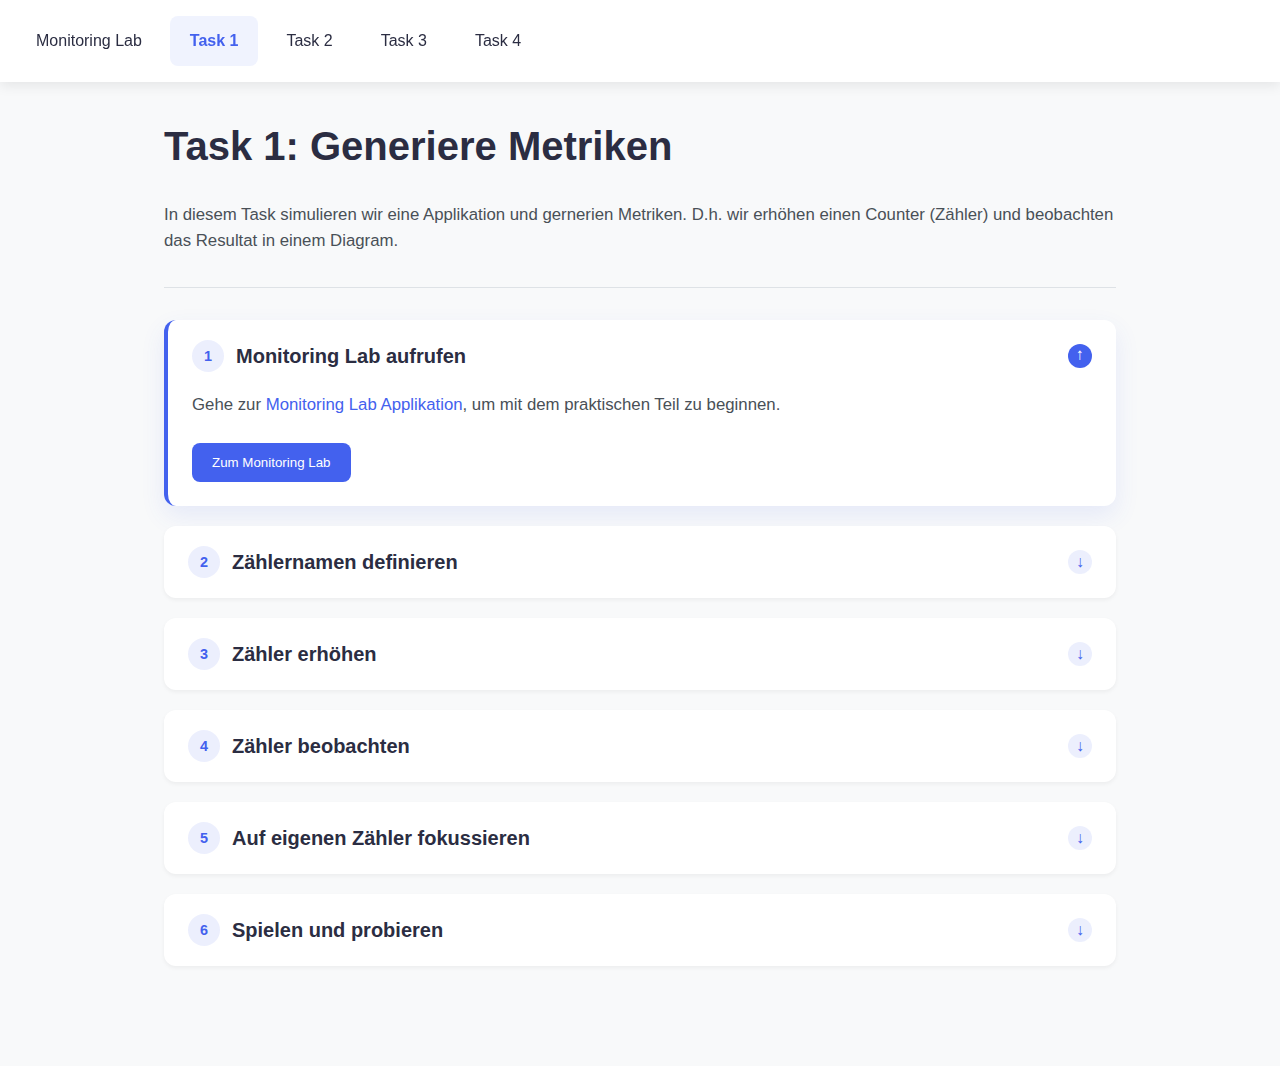
==== index.html @ d48dabe4 "Create index.html" ====
<!DOCTYPE html>
<html lang="de">
<head>
    <meta charset="UTF-8">
    <meta name="viewport" content="width=device-width, initial-scale=1.0">
    <title>Monitoring Lab</title>
    <style>
        :root {
            --primary: #4361ee;
            --primary-hover: #3a56d4;
            --dark: #2b2d42;
            --gray-dark: #495057;
            --gray: #6c757d;
            --gray-light: #dee2e6;
            --gray-lighter: #f8f9fa;
            --white: #ffffff;
            --shadow-sm: 0 2px 4px rgba(0, 0, 0, 0.05);
            --shadow: 0 4px 12px rgba(0, 0, 0, 0.08);
            --shadow-lg: 0 10px 24px rgba(67, 97, 238, 0.1);
            --transition: all 0.3s ease;
            --border-radius: 12px;
        }
        
        * {
            box-sizing: border-box;
            margin: 0;
            padding: 0;
            font-family: 'Inter', -apple-system, BlinkMacSystemFont, 'Segoe UI', Roboto, Oxygen, Ubuntu, Cantarell, 'Open Sans', 'Helvetica Neue', sans-serif;
        }
        
        body {
            background-color: var(--gray-lighter);
            color: var(--dark);
            line-height: 1.6;
            padding-bottom: 3rem;
        }
        
        .navbar {
            display: flex;
            background-color: var(--white);
            padding: 1rem;
            position: sticky;
            top: 0;
            z-index: 1000;
            box-shadow: var(--shadow);
            gap: 0.5rem;
        }
        
        .nav-item {
            padding: 0.75rem 1.25rem;
            color: var(--dark);
            text-decoration: none;
            font-weight: 500;
            border-radius: 8px;
            transition: var(--transition);
        }
        
        .nav-item:hover, .nav-item.active {
            color: var(--primary);
            background-color: rgba(67, 97, 238, 0.08);
        }
        
        .nav-item.active {
            font-weight: 600;
        }
        
        .container {
            max-width: 1000px;
            margin: 0 auto;
            padding: 2rem 1.5rem;
        }
        
        h1 {
            font-size: 2.5rem;
            margin-bottom: 1.5rem;
            color: var(--dark);
            font-weight: 700;
        }
        
        p {
            margin-bottom: 1.5rem;
            color: var(--gray-dark);
            font-size: 1.05rem;
        }
        
        .card {
            background-color: var(--white);
            border-radius: var(--border-radius);
            margin-bottom: 1.25rem;
            overflow: hidden;
            box-shadow: var(--shadow-sm);
            transition: var(--transition);
        }
        
        .card:hover {
            box-shadow: var(--shadow);
        }
        
        .card.active {
            box-shadow: var(--shadow-lg);
            border-left: 4px solid var(--primary);
        }
        
        .card-header {
            display: flex;
            justify-content: space-between;
            align-items: center;
            padding: 1.25rem 1.5rem;
            cursor: pointer;
            transition: var(--transition);
        }
        
        .card-header:hover {
            background-color: rgba(67, 97, 238, 0.03);
        }
        
        .card-header h2 {
            font-size: 1.25rem;
            font-weight: 600;
            margin: 0;
            display: flex;
            align-items: center;
            gap: 0.75rem;
        }
        
        .step-number {
            display: flex;
            align-items: center;
            justify-content: center;
            width: 32px;
            height: 32px;
            background-color: rgba(67, 97, 238, 0.1);
            color: var(--primary);
            border-radius: 50%;
            font-size: 0.9rem;
            font-weight: 600;
        }
        
        .card-body {
            padding: 0;
            max-height: 0;
            overflow: hidden;
            transition: max-height 0.5s ease, padding 0.3s ease;
        }
        
        .active .card-body {
            padding: 0 1.5rem 1.5rem 1.5rem;
            max-height: 500px;
        }
        
        .chevron {
            width: 24px;
            height: 24px;
            display: flex;
            align-items: center;
            justify-content: center;
            border-radius: 50%;
            background-color: rgba(67, 97, 238, 0.1);
            color: var(--primary);
            transition: var(--transition);
        }
        
        .active .chevron {
            transform: rotate(180deg);
            background-color: var(--primary);
            color: var(--white);
        }
        
        a {
            color: var(--primary);
            text-decoration: none;
            transition: var(--transition);
            font-weight: 500;
        }
        
        a:hover {
            color: var(--primary-hover);
        }
        
        hr {
            margin: 2rem 0;
            border: 0;
            height: 1px;
            background-color: var(--gray-light);
        }
        
        ul, ol {
            padding-left: 1.5rem;
            margin-bottom: 1.5rem;
        }
        
        li {
            margin-bottom: 0.5rem;
        }
        
        .button {
            display: inline-flex;
            align-items: center;
            gap: 0.5rem;
            background-color: var(--primary);
            color: var(--white);
            border: none;
            border-radius: 8px;
            padding: 0.75rem 1.25rem;
            font-weight: 500;
            cursor: pointer;
            transition: var(--transition);
        }
        
        .button:hover {
            background-color: var(--primary-hover);
        }
        
        .button-outline {
            background-color: transparent;
            color: var(--primary);
            border: 1px solid var(--primary);
        }
        
        .button-outline:hover {
            background-color: rgba(67, 97, 238, 0.08);
        }
        
        @media (max-width: 768px) {
            .navbar {
                overflow-x: auto;
                -webkit-overflow-scrolling: touch;
                padding: 0.75rem;
            }
            
            .nav-item {
                padding: 0.6rem 1rem;
                white-space: nowrap;
            }
            
            h1 {
                font-size: 2rem;
            }
            
            .card-header h2 {
                font-size: 1.1rem;
            }
        }
    </style>
</head>
<body>
    <nav class="navbar">
        <a href="#" class="nav-item">Monitoring Lab</a>
        <a href="#" class="nav-item active">Task 1</a>
        <a href="#" class="nav-item">Task 2</a>
        <a href="#" class="nav-item">Task 3</a>
        <a href="#" class="nav-item">Task 4</a>
    </nav>
    
    <div class="container">
        <h1>Task 1: Generiere Metriken</h1>
        <p>In diesem Task simulieren wir eine Applikation und gernerien Metriken. D.h. wir erhöhen einen Counter (Zähler) und beobachten das Resultat in einem Diagram.</p>
        
        <hr>
        
        <div class="card">
            <div class="card-header" onclick="toggleSection(this.parentElement)">
                <h2><span class="step-number">1</span> Monitoring Lab aufrufen</h2>
                <span class="chevron">↓</span>
            </div>
            <div class="card-body">
                <p>Gehe zur <a href="#">Monitoring Lab Applikation</a>, um mit dem praktischen Teil zu beginnen.</p>
                <div style="display: flex; gap: 1rem;">
                    <button class="button">Zum Monitoring Lab</button>
                </div>
            </div>
        </div>
        
        <div class="card">
            <div class="card-header" onclick="toggleSection(this.parentElement)">
                <h2><span class="step-number">2</span> Zählernamen definieren</h2>
                <span class="chevron">↓</span>
            </div>
            <div class="card-body">
                <p>Hier können Sie einen Namen für Ihren Zähler definieren.</p>
                <ul>
                    <li>Wählen Sie einen eindeutigen Namen für Ihren Counter</li>
                    <li>Vermeiden Sie Sonderzeichen und Leerzeichen</li>
                    <li>Benutzen Sie Unterstriche als Trennzeichen (z.B. mein_zaehler)</li>
                </ul>
            </div>
        </div>
        
        <div class="card">
            <div class="card-header" onclick="toggleSection(this.parentElement)">
                <h2><span class="step-number">3</span> Zähler erhöhen</h2>
                <span class="chevron">↓</span>
            </div>
            <div class="card-body">
                <p>In diesem Schritt erhöhen Sie den Zähler, um Daten zu generieren.</p>
                <ol>
                    <li>Klicken Sie auf den "Erhöhen" Button</li>
                    <li>Beobachten Sie, wie sich der Wert ändert</li>
                    <li>Wiederholen Sie den Vorgang mehrmals, um einen Trend zu erzeugen</li>
                </ol>
            </div>
        </div>
        
        <div class="card">
            <div class="card-header" onclick="toggleSection(this.parentElement)">
                <h2><span class="step-number">4</span> Zähler beobachten</h2>
                <span class="chevron">↓</span>
            </div>
            <div class="card-body">
                <p>Hier können Sie die Entwicklung Ihres Zählers über die Zeit beobachten.</p>
                <ul>
                    <li>Das Diagramm aktualisiert sich automatisch</li>
                    <li>Beachten Sie die Skalierung der Y-Achse</li>
                    <li>Fahren Sie mit der Maus über den Graphen, um detaillierte Informationen zu erhalten</li>
                </ul>
            </div>
        </div>
        
        <div class="card">
            <div class="card-header" onclick="toggleSection(this.parentElement)">
                <h2><span class="step-number">5</span> Auf eigenen Zähler fokussieren</h2>
                <span class="chevron">↓</span>
            </div>
            <div class="card-body">
                <p>Sie können die Ansicht auf Ihren eigenen Zähler beschränken.</p>
                <ol>
                    <li>Wählen Sie den Filter-Button in der oberen rechten Ecke</li>
                    <li>Geben Sie Ihren Zählernamen in das Suchfeld ein</li>
                    <li>Bestätigen Sie die Auswahl mit Enter oder Klick auf "Anwenden"</li>
                </ol>
            </div>
        </div>
        
        <div class="card">
            <div class="card-header" onclick="toggleSection(this.parentElement)">
                <h2><span class="step-number">6</span> Spielen und probieren</h2>
                <span class="chevron">↓</span>
            </div>
            <div class="card-body">
                <p>Experimentieren Sie mit verschiedenen Einstellungen:</p>
                <ul>
                    <li>Ändern Sie das Zeitintervall in der oberen Leiste</li>
                    <li>Probieren Sie verschiedene Anzeigeoptionen aus dem Einstellungsmenü</li>
                    <li>Vergleichen Sie Ihren Zähler mit anderen durch die Mehrfachauswahl</li>
                </ul>
                <p>Nutzen Sie diese Zeit, um die Funktionen des Monitoring Labs kennenzulernen und mit den verschiedenen Visualisierungsoptionen zu experimentieren.</p>
            </div>
        </div>
    </div>
    
    <script>
        function toggleSection(element) {
            // Close all other sections
            const allCards = document.querySelectorAll('.card');
            allCards.forEach(card => {
                if (card !== element && card.classList.contains('active')) {
                    card.classList.remove('active');
                }
            });
            
            // Toggle current section
            element.classList.toggle('active');
        }
        
        // Open first section by default
        document.addEventListener('DOMContentLoaded', function() {
            const firstCard = document.querySelector('.card');
            if (firstCard) {
                firstCard.classList.add('active');
            }
        });
    </script>
</body>
</html>
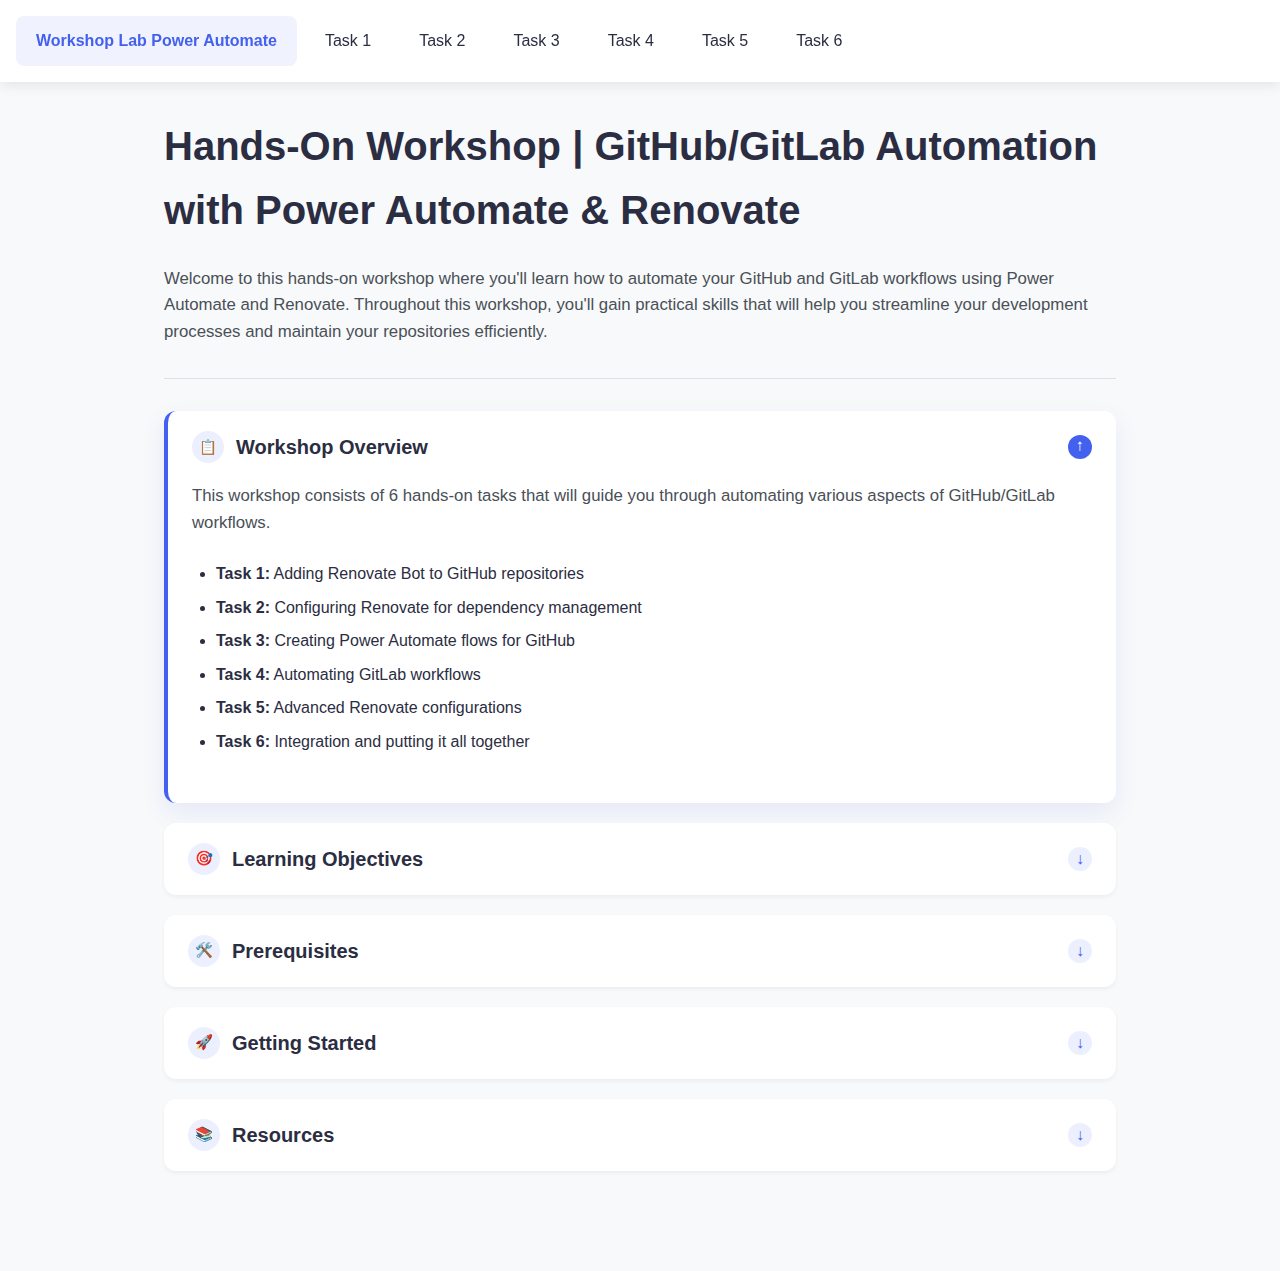
==== commit 780683c0: "Add index.html for workshop overview and task instructions" ====
--- a/index.html
+++ b/index.html
@@ -1,374 +1,177 @@
 <!DOCTYPE html>
 <html lang="de">
-<head>
-    <meta charset="UTF-8">
-    <meta name="viewport" content="width=device-width, initial-scale=1.0">
-    <title>Monitoring Lab</title>
-    <style>
-        :root {
-            --primary: #4361ee;
-            --primary-hover: #3a56d4;
-            --dark: #2b2d42;
-            --gray-dark: #495057;
-            --gray: #6c757d;
-            --gray-light: #dee2e6;
-            --gray-lighter: #f8f9fa;
-            --white: #ffffff;
-            --shadow-sm: 0 2px 4px rgba(0, 0, 0, 0.05);
-            --shadow: 0 4px 12px rgba(0, 0, 0, 0.08);
-            --shadow-lg: 0 10px 24px rgba(67, 97, 238, 0.1);
-            --transition: all 0.3s ease;
-            --border-radius: 12px;
-        }
-        
-        * {
-            box-sizing: border-box;
-            margin: 0;
-            padding: 0;
-            font-family: 'Inter', -apple-system, BlinkMacSystemFont, 'Segoe UI', Roboto, Oxygen, Ubuntu, Cantarell, 'Open Sans', 'Helvetica Neue', sans-serif;
-        }
-        
-        body {
-            background-color: var(--gray-lighter);
-            color: var(--dark);
-            line-height: 1.6;
-            padding-bottom: 3rem;
-        }
-        
-        .navbar {
-            display: flex;
-            background-color: var(--white);
-            padding: 1rem;
-            position: sticky;
-            top: 0;
-            z-index: 1000;
-            box-shadow: var(--shadow);
-            gap: 0.5rem;
-        }
-        
-        .nav-item {
-            padding: 0.75rem 1.25rem;
-            color: var(--dark);
-            text-decoration: none;
-            font-weight: 500;
-            border-radius: 8px;
-            transition: var(--transition);
-        }
-        
-        .nav-item:hover, .nav-item.active {
-            color: var(--primary);
-            background-color: rgba(67, 97, 238, 0.08);
-        }
-        
-        .nav-item.active {
-            font-weight: 600;
-        }
-        
-        .container {
-            max-width: 1000px;
-            margin: 0 auto;
-            padding: 2rem 1.5rem;
-        }
-        
-        h1 {
-            font-size: 2.5rem;
-            margin-bottom: 1.5rem;
-            color: var(--dark);
-            font-weight: 700;
-        }
-        
-        p {
-            margin-bottom: 1.5rem;
-            color: var(--gray-dark);
-            font-size: 1.05rem;
-        }
-        
-        .card {
-            background-color: var(--white);
-            border-radius: var(--border-radius);
-            margin-bottom: 1.25rem;
-            overflow: hidden;
-            box-shadow: var(--shadow-sm);
-            transition: var(--transition);
-        }
-        
-        .card:hover {
-            box-shadow: var(--shadow);
-        }
-        
-        .card.active {
-            box-shadow: var(--shadow-lg);
-            border-left: 4px solid var(--primary);
-        }
-        
-        .card-header {
-            display: flex;
-            justify-content: space-between;
-            align-items: center;
-            padding: 1.25rem 1.5rem;
-            cursor: pointer;
-            transition: var(--transition);
-        }
-        
-        .card-header:hover {
-            background-color: rgba(67, 97, 238, 0.03);
-        }
-        
-        .card-header h2 {
-            font-size: 1.25rem;
-            font-weight: 600;
-            margin: 0;
-            display: flex;
-            align-items: center;
-            gap: 0.75rem;
-        }
-        
-        .step-number {
-            display: flex;
-            align-items: center;
-            justify-content: center;
-            width: 32px;
-            height: 32px;
-            background-color: rgba(67, 97, 238, 0.1);
-            color: var(--primary);
-            border-radius: 50%;
-            font-size: 0.9rem;
-            font-weight: 600;
-        }
-        
-        .card-body {
-            padding: 0;
-            max-height: 0;
-            overflow: hidden;
-            transition: max-height 0.5s ease, padding 0.3s ease;
-        }
-        
-        .active .card-body {
-            padding: 0 1.5rem 1.5rem 1.5rem;
-            max-height: 500px;
-        }
-        
-        .chevron {
-            width: 24px;
-            height: 24px;
-            display: flex;
-            align-items: center;
-            justify-content: center;
-            border-radius: 50%;
-            background-color: rgba(67, 97, 238, 0.1);
-            color: var(--primary);
-            transition: var(--transition);
-        }
-        
-        .active .chevron {
-            transform: rotate(180deg);
-            background-color: var(--primary);
-            color: var(--white);
-        }
-        
-        a {
-            color: var(--primary);
-            text-decoration: none;
-            transition: var(--transition);
-            font-weight: 500;
-        }
-        
-        a:hover {
-            color: var(--primary-hover);
-        }
-        
-        hr {
-            margin: 2rem 0;
-            border: 0;
-            height: 1px;
-            background-color: var(--gray-light);
-        }
-        
-        ul, ol {
-            padding-left: 1.5rem;
-            margin-bottom: 1.5rem;
-        }
-        
-        li {
-            margin-bottom: 0.5rem;
-        }
-        
-        .button {
-            display: inline-flex;
-            align-items: center;
-            gap: 0.5rem;
-            background-color: var(--primary);
-            color: var(--white);
-            border: none;
-            border-radius: 8px;
-            padding: 0.75rem 1.25rem;
-            font-weight: 500;
-            cursor: pointer;
-            transition: var(--transition);
-        }
-        
-        .button:hover {
-            background-color: var(--primary-hover);
-        }
-        
-        .button-outline {
-            background-color: transparent;
-            color: var(--primary);
-            border: 1px solid var(--primary);
-        }
-        
-        .button-outline:hover {
-            background-color: rgba(67, 97, 238, 0.08);
-        }
-        
-        @media (max-width: 768px) {
-            .navbar {
-                overflow-x: auto;
-                -webkit-overflow-scrolling: touch;
-                padding: 0.75rem;
-            }
-            
-            .nav-item {
-                padding: 0.6rem 1rem;
-                white-space: nowrap;
-            }
-            
-            h1 {
-                font-size: 2rem;
-            }
-            
-            .card-header h2 {
-                font-size: 1.1rem;
-            }
-        }
-    </style>
-</head>
-<body>
+  <head>
+    <meta charset="UTF-8" />
+    <meta name="viewport" content="width=device-width, initial-scale=1.0" />
+    <meta
+      name="description"
+      content="Hands-On Workshop | GitHub/GitLab Automation with Power Automate & Renovate"
+    />
+    <meta
+      name="keywords"
+      content="Power Automate, Workshop, GitHub, GitLab, Renovate, Automation"
+    />
+    <meta name="author" content="MrCode" />
+    <link rel="icon" href="favicon.ico" type="image/x-icon" />
+    <title>Workshop Lab Power Automate</title>
+    <link rel="stylesheet" href="styles.css" />
+  </head>
+  <body>
     <nav class="navbar">
-        <a href="#" class="nav-item">Monitoring Lab</a>
-        <a href="#" class="nav-item active">Task 1</a>
-        <a href="#" class="nav-item">Task 2</a>
-        <a href="#" class="nav-item">Task 3</a>
-        <a href="#" class="nav-item">Task 4</a>
+      <a href="welcome.html" class="nav-item active"
+        >Workshop Lab Power Automate</a
+      >
+      <a href="task1.html" class="nav-item">Task 1</a>
+      <a href="task2.html" class="nav-item">Task 2</a>
+      <a href="task3.html" class="nav-item">Task 3</a>
+      <a href="task4.html" class="nav-item">Task 4</a>
+      <a href="task5.html" class="nav-item">Task 5</a>
+      <a href="task6.html" class="nav-item">Task 6</a>
     </nav>
-    
+
     <div class="container">
-        <h1>Task 1: Generiere Metriken</h1>
-        <p>In diesem Task simulieren wir eine Applikation und gernerien Metriken. D.h. wir erhöhen einen Counter (Zähler) und beobachten das Resultat in einem Diagram.</p>
-        
-        <hr>
-        
-        <div class="card">
-            <div class="card-header" onclick="toggleSection(this.parentElement)">
-                <h2><span class="step-number">1</span> Monitoring Lab aufrufen</h2>
-                <span class="chevron">↓</span>
-            </div>
-            <div class="card-body">
-                <p>Gehe zur <a href="#">Monitoring Lab Applikation</a>, um mit dem praktischen Teil zu beginnen.</p>
-                <div style="display: flex; gap: 1rem;">
-                    <button class="button">Zum Monitoring Lab</button>
-                </div>
-            </div>
+      <h1>
+        Hands-On Workshop | GitHub/GitLab Automation with Power Automate &
+        Renovate
+      </h1>
+      <p>
+        Welcome to this hands-on workshop where you'll learn how to automate
+        your GitHub and GitLab workflows using Power Automate and Renovate.
+        Throughout this workshop, you'll gain practical skills that will help
+        you streamline your development processes and maintain your repositories
+        efficiently.
+      </p>
+      <hr />
+
+      <div class="card">
+        <div class="card-header" onclick="toggleSection(this.parentElement)">
+          <h2><span class="step-number">📋</span> Workshop Overview</h2>
+          <span class="chevron">↓</span>
         </div>
-        
-        <div class="card">
-            <div class="card-header" onclick="toggleSection(this.parentElement)">
-                <h2><span class="step-number">2</span> Zählernamen definieren</h2>
-                <span class="chevron">↓</span>
-            </div>
-            <div class="card-body">
-                <p>Hier können Sie einen Namen für Ihren Zähler definieren.</p>
-                <ul>
-                    <li>Wählen Sie einen eindeutigen Namen für Ihren Counter</li>
-                    <li>Vermeiden Sie Sonderzeichen und Leerzeichen</li>
-                    <li>Benutzen Sie Unterstriche als Trennzeichen (z.B. mein_zaehler)</li>
-                </ul>
-            </div>
+        <div class="card-body">
+          <p>
+            This workshop consists of 6 hands-on tasks that will guide you
+            through automating various aspects of GitHub/GitLab workflows.
+          </p>
+          <ul>
+            <li>
+              <strong>Task 1:</strong> Adding Renovate Bot to GitHub
+              repositories
+            </li>
+            <li>
+              <strong>Task 2:</strong> Configuring Renovate for dependency
+              management
+            </li>
+            <li>
+              <strong>Task 3:</strong> Creating Power Automate flows for GitHub
+            </li>
+            <li><strong>Task 4:</strong> Automating GitLab workflows</li>
+            <li><strong>Task 5:</strong> Advanced Renovate configurations</li>
+            <li>
+              <strong>Task 6:</strong> Integration and putting it all together
+            </li>
+          </ul>
         </div>
-        
-        <div class="card">
-            <div class="card-header" onclick="toggleSection(this.parentElement)">
-                <h2><span class="step-number">3</span> Zähler erhöhen</h2>
-                <span class="chevron">↓</span>
-            </div>
-            <div class="card-body">
-                <p>In diesem Schritt erhöhen Sie den Zähler, um Daten zu generieren.</p>
-                <ol>
-                    <li>Klicken Sie auf den "Erhöhen" Button</li>
-                    <li>Beobachten Sie, wie sich der Wert ändert</li>
-                    <li>Wiederholen Sie den Vorgang mehrmals, um einen Trend zu erzeugen</li>
-                </ol>
-            </div>
+      </div>
+
+      <div class="card">
+        <div class="card-header" onclick="toggleSection(this.parentElement)">
+          <h2><span class="step-number">🎯</span> Learning Objectives</h2>
+          <span class="chevron">↓</span>
         </div>
-        
-        <div class="card">
-            <div class="card-header" onclick="toggleSection(this.parentElement)">
-                <h2><span class="step-number">4</span> Zähler beobachten</h2>
-                <span class="chevron">↓</span>
-            </div>
-            <div class="card-body">
-                <p>Hier können Sie die Entwicklung Ihres Zählers über die Zeit beobachten.</p>
-                <ul>
-                    <li>Das Diagramm aktualisiert sich automatisch</li>
-                    <li>Beachten Sie die Skalierung der Y-Achse</li>
-                    <li>Fahren Sie mit der Maus über den Graphen, um detaillierte Informationen zu erhalten</li>
-                </ul>
-            </div>
+        <div class="card-body">
+          <p>By the end of this workshop, you will be able to:</p>
+          <ul>
+            <li>
+              Set up and configure Renovate bot for automated dependency updates
+            </li>
+            <li>Create custom Power Automate flows for GitHub and GitLab</li>
+            <li>Automate code reviews and approval processes</li>
+            <li>Configure advanced dependency management strategies</li>
+            <li>
+              Integrate automation tools into your daily development workflow
+            </li>
+            <li>Improve team productivity through strategic automation</li>
+          </ul>
         </div>
-        
-        <div class="card">
-            <div class="card-header" onclick="toggleSection(this.parentElement)">
-                <h2><span class="step-number">5</span> Auf eigenen Zähler fokussieren</h2>
-                <span class="chevron">↓</span>
-            </div>
-            <div class="card-body">
-                <p>Sie können die Ansicht auf Ihren eigenen Zähler beschränken.</p>
-                <ol>
-                    <li>Wählen Sie den Filter-Button in der oberen rechten Ecke</li>
-                    <li>Geben Sie Ihren Zählernamen in das Suchfeld ein</li>
-                    <li>Bestätigen Sie die Auswahl mit Enter oder Klick auf "Anwenden"</li>
-                </ol>
-            </div>
+      </div>
+
+      <div class="card">
+        <div class="card-header" onclick="toggleSection(this.parentElement)">
+          <h2><span class="step-number">🛠️</span> Prerequisites</h2>
+          <span class="chevron">↓</span>
         </div>
-        
-        <div class="card">
-            <div class="card-header" onclick="toggleSection(this.parentElement)">
-                <h2><span class="step-number">6</span> Spielen und probieren</h2>
-                <span class="chevron">↓</span>
-            </div>
-            <div class="card-body">
-                <p>Experimentieren Sie mit verschiedenen Einstellungen:</p>
-                <ul>
-                    <li>Ändern Sie das Zeitintervall in der oberen Leiste</li>
-                    <li>Probieren Sie verschiedene Anzeigeoptionen aus dem Einstellungsmenü</li>
-                    <li>Vergleichen Sie Ihren Zähler mit anderen durch die Mehrfachauswahl</li>
-                </ul>
-                <p>Nutzen Sie diese Zeit, um die Funktionen des Monitoring Labs kennenzulernen und mit den verschiedenen Visualisierungsoptionen zu experimentieren.</p>
-            </div>
+        <div class="card-body">
+          <p>
+            To get the most out of this workshop, please make sure you have:
+          </p>
+          <ul>
+            <li>A GitHub account with repository creation permissions</li>
+            <li>Access to Microsoft Power Automate</li>
+            <li>Basic understanding of Git operations</li>
+            <li>Familiarity with package managers (npm, pip, etc.)</li>
+          </ul>
+          <p>
+            If you're missing any of these, please speak with the workshop
+            instructor for assistance.
+          </p>
         </div>
+      </div>
+
+      <div class="card">
+        <div class="card-header" onclick="toggleSection(this.parentElement)">
+          <h2><span class="step-number">🚀</span> Getting Started</h2>
+          <span class="chevron">↓</span>
+        </div>
+        <div class="card-body">
+          <p>To begin this workshop:</p>
+          <ol>
+            <li>Ensure you've met all prerequisites listed above</li>
+            <li>Start with Task 1 and follow each task in sequence</li>
+            <li>Complete the exercises at the end of each section</li>
+            <li>Ask questions if you encounter any difficulties</li>
+          </ol>
+          <div style="display: flex; gap: 1rem; margin-top: 1rem">
+            <a href="task1.html" class="button">Begin with Task 1</a>
+          </div>
+        </div>
+      </div>
+
+      <div class="card">
+        <div class="card-header" onclick="toggleSection(this.parentElement)">
+          <h2><span class="step-number">📚</span> Resources</h2>
+          <span class="chevron">↓</span>
+        </div>
+        <div class="card-body">
+          <p>Here are some helpful resources for this workshop:</p>
+          <ul>
+            <li>
+              <a href="https://docs.renovatebot.com/" target="_blank"
+                >Renovate Documentation</a
+              >
+            </li>
+            <li>
+              <a
+                href="https://docs.microsoft.com/en-us/power-automate/"
+                target="_blank"
+                >Power Automate Documentation</a
+              >
+            </li>
+            <li>
+              <a
+                href="https://www.microsoft.com/en-gb/power-platform/products/power-automate?market=de"
+                target="_blank"
+                >Power Automate</a
+              >
+            </li>
+            <li>
+              <a href="https://gitlab.com" target="_blank">GitLab</a>
+            </li>
+          </ul>
+        </div>
+      </div>
     </div>
-    
-    <script>
-        function toggleSection(element) {
-            // Close all other sections
-            const allCards = document.querySelectorAll('.card');
-            allCards.forEach(card => {
-                if (card !== element && card.classList.contains('active')) {
-                    card.classList.remove('active');
-                }
-            });
-            
-            // Toggle current section
-            element.classList.toggle('active');
-        }
-        
-        // Open first section by default
-        document.addEventListener('DOMContentLoaded', function() {
-            const firstCard = document.querySelector('.card');
-            if (firstCard) {
-                firstCard.classList.add('active');
-            }
-        });
-    </script>
-</body>
-</html>
+
+    <script src="script.js"></script>
+  </body>
+</html>--- a/styles.css
+++ b/styles.css
@@ -0,0 +1,236 @@
+:root {
+    --primary: #4361ee;
+    --primary-hover: #3a56d4;
+    --dark: #2b2d42;
+    --gray-dark: #495057;
+    --gray: #6c757d;
+    --gray-light: #dee2e6;
+    --gray-lighter: #f8f9fa;
+    --white: #ffffff;
+    --shadow-sm: 0 2px 4px rgba(0, 0, 0, 0.05);
+    --shadow: 0 4px 12px rgba(0, 0, 0, 0.08);
+    --shadow-lg: 0 10px 24px rgba(67, 97, 238, 0.1);
+    --transition: all 0.3s ease;
+    --border-radius: 12px;
+}
+
+* {
+    box-sizing: border-box;
+    margin: 0;
+    padding: 0;
+    font-family: 'Inter', -apple-system, BlinkMacSystemFont, 'Segoe UI', Roboto, Oxygen, Ubuntu, Cantarell, 'Open Sans', 'Helvetica Neue', sans-serif;
+}
+
+body {
+    background-color: var(--gray-lighter);
+    color: var(--dark);
+    line-height: 1.6;
+    padding-bottom: 3rem;
+}
+
+.navbar {
+    display: flex;
+    background-color: var(--white);
+    padding: 1rem;
+    position: sticky;
+    top: 0;
+    z-index: 1000;
+    box-shadow: var(--shadow);
+    gap: 0.5rem;
+}
+
+.nav-item {
+    padding: 0.75rem 1.25rem;
+    color: var(--dark);
+    text-decoration: none;
+    font-weight: 500;
+    border-radius: 8px;
+    transition: var(--transition);
+}
+
+.nav-item:hover, .nav-item.active {
+    color: var(--primary);
+    background-color: rgba(67, 97, 238, 0.08);
+}
+
+.nav-item.active {
+    font-weight: 600;
+}
+
+.container {
+    max-width: 1000px;
+    margin: 0 auto;
+    padding: 2rem 1.5rem;
+}
+
+h1 {
+    font-size: 2.5rem;
+    margin-bottom: 1.5rem;
+    color: var(--dark);
+    font-weight: 700;
+}
+
+p {
+    margin-bottom: 1.5rem;
+    color: var(--gray-dark);
+    font-size: 1.05rem;
+}
+
+.card {
+    background-color: var(--white);
+    border-radius: var(--border-radius);
+    margin-bottom: 1.25rem;
+    overflow: hidden;
+    box-shadow: var(--shadow-sm);
+    transition: var(--transition);
+}
+
+.card:hover {
+    box-shadow: var(--shadow);
+}
+
+.card.active {
+    box-shadow: var(--shadow-lg);
+    border-left: 4px solid var(--primary);
+}
+
+.card-header {
+    display: flex;
+    justify-content: space-between;
+    align-items: center;
+    padding: 1.25rem 1.5rem;
+    cursor: pointer;
+    transition: var(--transition);
+}
+
+.card-header:hover {
+    background-color: rgba(67, 97, 238, 0.03);
+}
+
+.card-header h2 {
+    font-size: 1.25rem;
+    font-weight: 600;
+    margin: 0;
+    display: flex;
+    align-items: center;
+    gap: 0.75rem;
+}
+
+.step-number {
+    display: flex;
+    align-items: center;
+    justify-content: center;
+    width: 32px;
+    height: 32px;
+    background-color: rgba(67, 97, 238, 0.1);
+    color: var(--primary);
+    border-radius: 50%;
+    font-size: 0.9rem;
+    font-weight: 600;
+}
+
+.card-body {
+    padding: 0;
+    max-height: 0;
+    overflow: hidden;
+    transition: max-height 0.5s ease, padding 0.3s ease;
+}
+
+.active .card-body {
+    padding: 0 1.5rem 1.5rem 1.5rem;
+    max-height: 500px;
+}
+
+.chevron {
+    width: 24px;
+    height: 24px;
+    display: flex;
+    align-items: center;
+    justify-content: center;
+    border-radius: 50%;
+    background-color: rgba(67, 97, 238, 0.1);
+    color: var(--primary);
+    transition: var(--transition);
+}
+
+.active .chevron {
+    transform: rotate(180deg);
+    background-color: var(--primary);
+    color: var(--white);
+}
+
+a {
+    color: var(--primary);
+    text-decoration: none;
+    transition: var(--transition);
+    font-weight: 500;
+}
+
+a:hover {
+    color: var(--primary-hover);
+}
+
+hr {
+    margin: 2rem 0;
+    border: 0;
+    height: 1px;
+    background-color: var(--gray-light);
+}
+
+ul, ol {
+    padding-left: 1.5rem;
+    margin-bottom: 1.5rem;
+}
+
+li {
+    margin-bottom: 0.5rem;
+}
+
+.button {
+    display: inline-flex;
+    align-items: center;
+    gap: 0.5rem;
+    background-color: var(--primary);
+    color: var(--white);
+    border: none;
+    border-radius: 8px;
+    padding: 0.75rem 1.25rem;
+    font-weight: 500;
+    cursor: pointer;
+    transition: var(--transition);
+}
+
+.button:hover {
+    background-color: var(--primary-hover);
+}
+
+.button-outline {
+    background-color: transparent;
+    color: var(--primary);
+    border: 1px solid var(--primary);
+}
+
+.button-outline:hover {
+    background-color: rgba(67, 97, 238, 0.08);
+}
+
+@media (max-width: 768px) {
+    .navbar {
+        overflow-x: auto;
+        -webkit-overflow-scrolling: touch;
+        padding: 0.75rem;
+    }
+    
+    .nav-item {
+        padding: 0.6rem 1rem;
+        white-space: nowrap;
+    }
+    
+    h1 {
+        font-size: 2rem;
+    }
+    
+    .card-header h2 {
+        font-size: 1.1rem;
+    }
+}